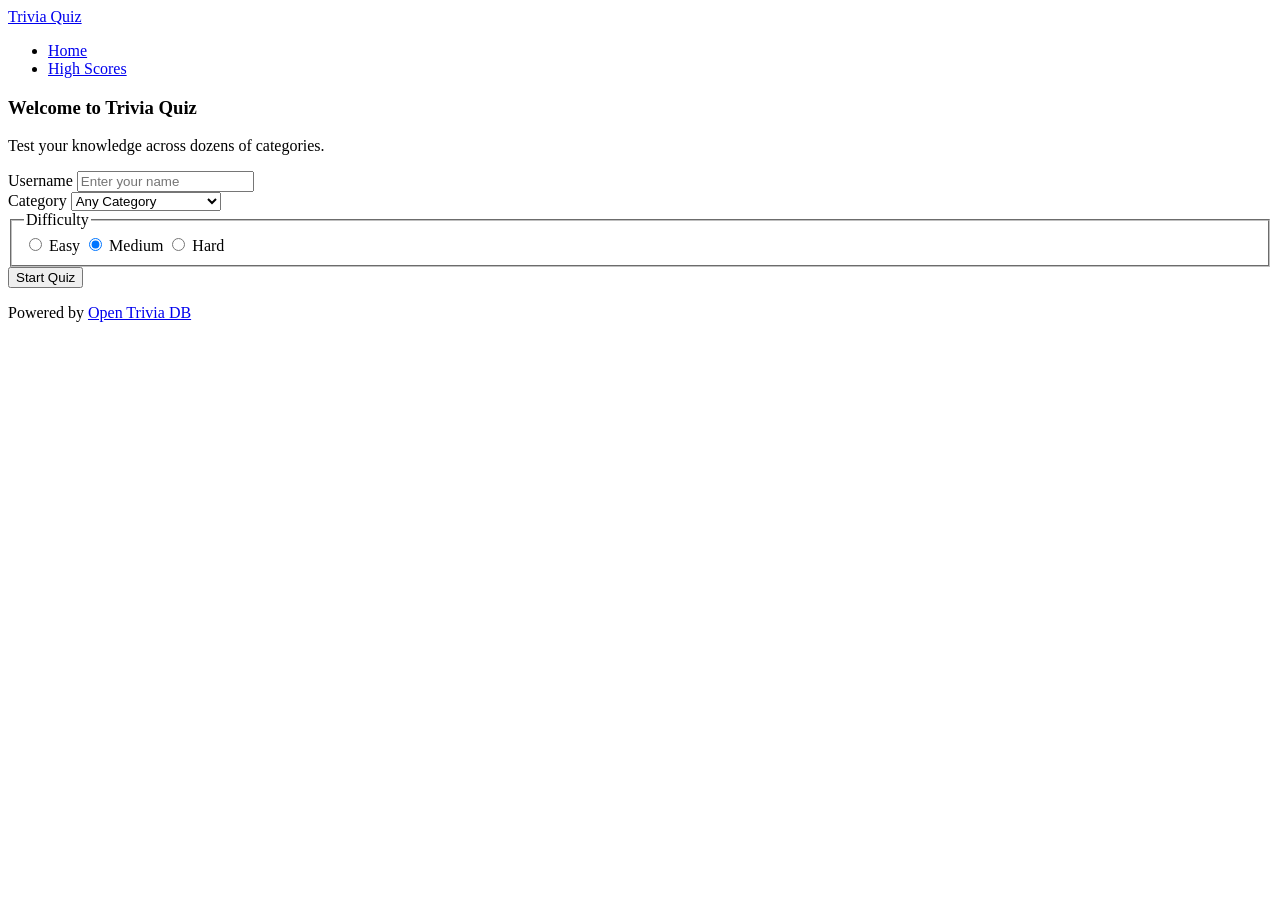
==== index.html @ 8973478d "feat: add index.html with semantic structure and settings form" ====
<!DOCTYPE html>
<html lang="en">
<head>
  <meta charset="UTF-8">
  <meta name="viewport" content="width=device-width, initial-scale=1.0">
  <title>Trivia Quiz</title>
  <link rel="stylesheet" href="css/style.css">
</head>
<body>

  <header class="header">
    <nav class="nav">
      <a href="index.html" class="nav__logo">Trivia Quiz</a>
      <ul class="nav__links">
        <li><a href="index.html" class="nav__link nav__link--active">Home</a></li>
        <li><a href="results.html" class="nav__link">High Scores</a></li>
      </ul>
    </nav>
  </header>

  <main class="main">
    <section class="home">
      <article class="home__card">
        <h1 class="home__title">Welcome to Trivia Quiz</h1>
        <p class="home__subtitle">Test your knowledge across dozens of categories.</p>

        <form id="settings-form" class="form" novalidate>

          <div class="form__group">
            <label for="username" class="form__label">Username</label>
            <input
              type="text"
              id="username"
              name="username"
              class="form__input"
              placeholder="Enter your name"
              required
              minlength="2"
              maxlength="20"
              autocomplete="off"
            >
            <span class="form__error" id="username-error"></span>
          </div>

          <div class="form__group">
            <label for="category" class="form__label">Category</label>
            <select id="category" name="category" class="form__select">
              <option value="0">Any Category</option>
              <option value="9">General Knowledge</option>
              <option value="10">Entertainment: Books</option>
              <option value="11">Entertainment: Film</option>
              <option value="12">Entertainment: Music</option>
              <option value="17">Science &amp; Nature</option>
              <option value="18">Science: Computers</option>
              <option value="21">Sports</option>
              <option value="22">Geography</option>
              <option value="23">History</option>
              <option value="25">Art</option>
            </select>
          </div>

          <fieldset class="form__fieldset">
            <legend class="form__legend">Difficulty</legend>
            <div class="form__radio-group">
              <label class="form__radio-label">
                <input type="radio" name="difficulty" value="easy" class="form__radio">
                Easy
              </label>
              <label class="form__radio-label">
                <input type="radio" name="difficulty" value="medium" class="form__radio" checked>
                Medium
              </label>
              <label class="form__radio-label">
                <input type="radio" name="difficulty" value="hard" class="form__radio">
                Hard
              </label>
            </div>
          </fieldset>

          <button type="submit" class="btn btn--primary">Start Quiz</button>
        </form>
      </article>
    </section>
  </main>

  <footer class="footer">
    <p class="footer__text">Powered by <a href="https://opentdb.com" target="_blank" rel="noopener" class="footer__link">Open Trivia DB</a></p>
  </footer>

  <script type="module" src="js/main.js"></script>
</body>
</html>
---- css/style.css ----
/* ===== custom properties ===== */
:root {
  /* colour palette, spacing, typography */
}

/* ===== reset ===== */

/* ===== base typography ===== */

/* ===== header ===== */

/* ===== nav — Flexbox ===== */

/* ===== home / settings form ===== */

/* ===== quiz card — CSS Grid ===== */

/* ===== answer buttons — Flexbox ===== */

/* ===== progress bar ===== */

/* ===== timer ===== */

/* ===== results — CSS Grid ===== */

/* ===== loading & error states ===== */

/* ===== footer ===== */

/* ===== responsive ===== */
@media (max-width: 600px) {
  /* mobile */
}

@media (min-width: 1024px) {
  /* desktop */
}
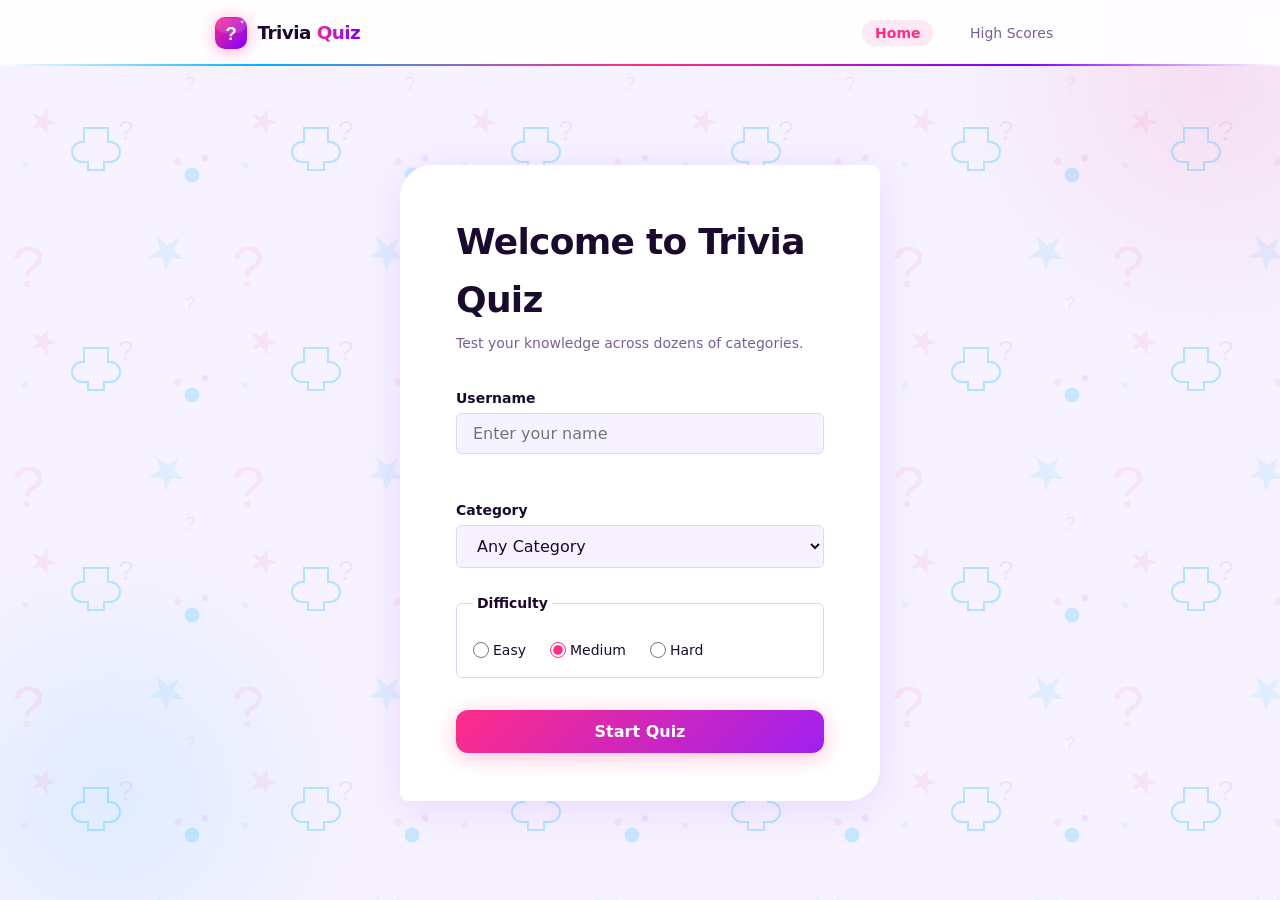
==== commit f9d10536: "feat: enhance UI with animated SVG logo and improved color scheme" ====
--- a/index.html
+++ b/index.html
@@ -10,7 +10,21 @@
 
   <header class="header">
     <nav class="nav">
-      <a href="index.html" class="nav__logo">Trivia Quiz</a>
+      <a href="index.html" class="nav__logo">
+        <svg class="nav__logo-icon" width="34" height="34" viewBox="0 0 34 34" fill="none" xmlns="http://www.w3.org/2000/svg" aria-hidden="true">
+          <defs>
+            <linearGradient id="logoGrad" x1="0" y1="0" x2="34" y2="34" gradientUnits="userSpaceOnUse">
+              <stop offset="0%" stop-color="#ff2d87"/>
+              <stop offset="100%" stop-color="#7c00ff"/>
+            </linearGradient>
+          </defs>
+          <rect x="1" y="1" width="32" height="32" rx="10" fill="url(#logoGrad)"/>
+          <rect x="2" y="2" width="30" height="15" rx="9" fill="rgba(255,255,255,0.13)"/>
+          <text x="17" y="23.5" text-anchor="middle" font-size="19" font-weight="900" fill="white" font-family="-apple-system,'Segoe UI',sans-serif">?</text>
+          <path d="M27.5 5.2 L28.1 3.5 L28.7 5.2 L30.5 5.8 L28.7 6.4 L28.1 8.1 L27.5 6.4 L25.7 5.8Z" fill="rgba(255,255,255,0.75)"/>
+        </svg>
+        <span class="nav__logo-wordmark">Trivia<span class="nav__logo-accent"> Quiz</span></span>
+      </a>
       <ul class="nav__links">
         <li><a href="index.html" class="nav__link nav__link--active">Home</a></li>
         <li><a href="results.html" class="nav__link">High Scores</a></li>
@@ -83,10 +97,6 @@
     </section>
   </main>
 
-  <footer class="footer">
-    <p class="footer__text">Powered by <a href="https://opentdb.com" target="_blank" rel="noopener" class="footer__link">Open Trivia DB</a></p>
-  </footer>
-
   <script type="module" src="js/main.js"></script>
 </body>
 </html>
--- a/css/style.css
+++ b/css/style.css
@@ -1,37 +1,751 @@
-/* ===== custom properties ===== */
 :root {
-  /* colour palette, spacing, typography */
-}
-
-/* ===== reset ===== */
-
-/* ===== base typography ===== */
-
-/* ===== header ===== */
-
-/* ===== nav — Flexbox ===== */
-
-/* ===== home / settings form ===== */
-
-/* ===== quiz card — CSS Grid ===== */
-
-/* ===== answer buttons — Flexbox ===== */
-
-/* ===== progress bar ===== */
-
-/* ===== timer ===== */
-
-/* ===== results — CSS Grid ===== */
-
-/* ===== loading & error states ===== */
-
-/* ===== footer ===== */
-
-/* ===== responsive ===== */
+  --clr-primary: #ff2d87;
+  --clr-primary-dark: #d4006a;
+  --clr-primary-light: rgba(255, 45, 135, 0.10);
+  --clr-accent: #00b4ff;
+  --clr-accent-2: #7c00ff;
+  --clr-correct: #00c46a;
+  --clr-correct-bg: rgba(0, 196, 106, 0.10);
+  --clr-correct-text: #006b38;
+  --clr-wrong: #ff3131;
+  --clr-wrong-bg: rgba(255, 49, 49, 0.10);
+  --clr-wrong-text: #c00000;
+  --clr-bg: #f6f2ff;
+  --clr-surface: #ffffff;
+  --clr-surface-2: #faf7ff;
+  --clr-text: #1a0a2e;
+  --clr-text-muted: #7a6090;
+  --clr-border: #e2d4f8;
+
+  --radius-sm: 6px;
+  --radius-md: 12px;
+  --radius-lg: 20px;
+
+  --shadow-card: 0 8px 40px rgba(124, 0, 255, 0.10);
+  --glow-primary: 0 4px 20px rgba(255, 45, 135, 0.30);
+  --glow-accent: 0 4px 20px rgba(0, 180, 255, 0.25);
+
+  --font-base: 'Segoe UI', system-ui, sans-serif;
+  --font-size-base: 1rem;
+  --font-size-sm: 0.875rem;
+  --font-size-lg: 1.25rem;
+  --font-size-xl: 1.75rem;
+  --font-size-2xl: 2.25rem;
+
+  --space-xs: 0.25rem;
+  --space-sm: 0.5rem;
+  --space-md: 1rem;
+  --space-lg: 1.5rem;
+  --space-xl: 2rem;
+  --space-2xl: 3rem;
+
+  --transition: 150ms ease;
+}
+
+*,
+*::before,
+*::after {
+  box-sizing: border-box;
+  margin: 0;
+  padding: 0;
+}
+
+html {
+  font-size: 16px;
+  scroll-behavior: smooth;
+}
+
+body {
+  font-family: var(--font-base);
+  font-size: var(--font-size-base);
+  color: var(--clr-text);
+  background-color: var(--clr-bg);
+  background-image: url('../assets/bg-pattern.svg');
+  background-size: 220px 220px;
+  min-height: 100vh;
+  display: flex;
+  flex-direction: column;
+  line-height: 1.6;
+  position: relative;
+  overflow-x: hidden;
+}
+
+body::before {
+  content: '';
+  position: fixed;
+  top: -20%;
+  right: -15%;
+  width: 520px;
+  height: 520px;
+  border-radius: 50%;
+  background: radial-gradient(circle, rgba(255, 45, 135, 0.10) 0%, transparent 70%);
+  pointer-events: none;
+  z-index: 0;
+}
+
+body::after {
+  content: '';
+  position: fixed;
+  bottom: -15%;
+  left: -10%;
+  width: 480px;
+  height: 480px;
+  border-radius: 50%;
+  background: radial-gradient(circle, rgba(0, 180, 255, 0.09) 0%, transparent 70%);
+  pointer-events: none;
+  z-index: 0;
+}
+
+@keyframes float {
+  0%, 100% { transform: translateY(0px); }
+  50%       { transform: translateY(-8px); }
+}
+
+@keyframes bounceIn {
+  0%   { opacity: 0; transform: scale(0.85) translateX(-8px); }
+  60%  { transform: scale(1.03) translateX(3px); }
+  100% { opacity: 1; transform: scale(1) translateX(0); }
+}
+
+@keyframes pulseRing {
+  0%, 100% { box-shadow: 0 0 0 0 rgba(255, 49, 49, 0.4); }
+  50%       { box-shadow: 0 0 0 6px rgba(255, 49, 49, 0); }
+}
+
+img {
+  display: block;
+  max-width: 100%;
+}
+
+a {
+  color: inherit;
+  text-decoration: none;
+}
+
+ul {
+  list-style: none;
+}
+
+button {
+  font-family: inherit;
+  cursor: pointer;
+  border: none;
+  background: none;
+}
+
+input,
+select,
+textarea {
+  font-family: inherit;
+  font-size: inherit;
+}
+
+.header {
+  background: rgba(255, 255, 255, 0.88);
+  backdrop-filter: blur(16px);
+  -webkit-backdrop-filter: blur(16px);
+  border-bottom: none;
+  position: sticky;
+  top: 0;
+  z-index: 100;
+}
+
+.header::after {
+  content: '';
+  position: absolute;
+  bottom: 0;
+  left: 0;
+  right: 0;
+  height: 2px;
+  background: linear-gradient(90deg, transparent, var(--clr-accent) 20%, var(--clr-primary) 50%, var(--clr-accent-2) 80%, transparent);
+}
+
+.nav {
+  max-width: 900px;
+  margin: 0 auto;
+  padding: var(--space-md) var(--space-lg);
+  display: flex;
+  align-items: center;
+  justify-content: space-between;
+  gap: var(--space-md);
+}
+
+.nav__logo {
+  display: flex;
+  align-items: center;
+  gap: 0.6rem;
+}
+
+.nav__logo-icon {
+  flex-shrink: 0;
+  filter: drop-shadow(0 2px 8px rgba(255, 45, 135, 0.40));
+  transition: transform 220ms cubic-bezier(0.34, 1.56, 0.64, 1), filter var(--transition);
+}
+
+.nav__logo:hover .nav__logo-icon {
+  transform: rotate(-10deg) scale(1.08);
+  filter: drop-shadow(0 4px 14px rgba(255, 45, 135, 0.60));
+}
+
+.nav__logo-wordmark {
+  font-size: 1.15rem;
+  font-weight: 800;
+  letter-spacing: -0.03em;
+  color: var(--clr-text);
+  line-height: 1;
+}
+
+.nav__logo-accent {
+  background: linear-gradient(90deg, var(--clr-primary), var(--clr-accent-2));
+  -webkit-background-clip: text;
+  -webkit-text-fill-color: transparent;
+  background-clip: text;
+}
+
+.nav__links {
+  display: flex;
+  align-items: center;
+  gap: var(--space-lg);
+}
+
+.nav__link {
+  font-size: var(--font-size-sm);
+  font-weight: 500;
+  color: var(--clr-text-muted);
+  padding: 0.3rem 0.8rem;
+  border-radius: 999px;
+  transition: color var(--transition), background-color var(--transition);
+}
+
+.nav__link:hover {
+  color: var(--clr-primary);
+  background-color: var(--clr-primary-light);
+}
+
+.nav__link--active {
+  color: var(--clr-primary);
+  background: var(--clr-primary-light);
+  font-weight: 600;
+}
+
+.main {
+  flex: 1;
+  display: flex;
+  align-items: center;
+  justify-content: center;
+  padding: var(--space-2xl) var(--space-lg);
+}
+
+.home {
+  width: 100%;
+  max-width: 480px;
+}
+
+.home__card {
+  background: var(--clr-surface);
+  border-radius: 2rem 0.5rem 2rem 0.5rem;
+  padding: var(--space-2xl);
+  box-shadow: var(--shadow-card);
+  position: relative;
+  overflow: hidden;
+  animation: float 5s ease-in-out infinite;
+  z-index: 1;
+}
+
+.home__title {
+  font-size: var(--font-size-xl);
+  font-weight: 700;
+  color: var(--clr-text);
+  margin-bottom: var(--space-xs);
+  letter-spacing: -0.02em;
+}
+
+.home__subtitle {
+  font-size: var(--font-size-sm);
+  color: var(--clr-text-muted);
+  margin-bottom: var(--space-xl);
+}
+
+.form {
+  display: flex;
+  flex-direction: column;
+  gap: var(--space-lg);
+}
+
+.form__group {
+  display: flex;
+  flex-direction: column;
+  gap: var(--space-xs);
+}
+
+.form__label,
+.form__legend {
+  font-size: var(--font-size-sm);
+  font-weight: 600;
+  color: var(--clr-text);
+}
+
+.form__input,
+.form__select {
+  padding: 0.625rem var(--space-md);
+  border: 1.5px solid var(--clr-border);
+  border-radius: var(--radius-sm);
+  background: var(--clr-bg);
+  color: var(--clr-text);
+  transition: border-color var(--transition), box-shadow var(--transition);
+  outline: none;
+}
+
+.form__input:focus,
+.form__select:focus {
+  border-color: var(--clr-accent);
+  box-shadow: 0 0 0 3px rgba(0, 212, 255, 0.15);
+}
+
+.form__input--error {
+  border-color: var(--clr-wrong);
+}
+
+.form__error {
+  font-size: var(--font-size-sm);
+  color: var(--clr-wrong);
+  min-height: 1.2em;
+}
+
+.form__fieldset {
+  border: 1.5px solid var(--clr-border);
+  border-radius: var(--radius-sm);
+  padding: var(--space-md);
+}
+
+.form__legend {
+  padding: 0 var(--space-xs);
+}
+
+.form__radio-group {
+  display: flex;
+  gap: var(--space-lg);
+  margin-top: var(--space-sm);
+}
+
+.form__radio-label {
+  display: flex;
+  align-items: center;
+  gap: var(--space-xs);
+  font-size: var(--font-size-sm);
+  cursor: pointer;
+}
+
+.form__radio {
+  accent-color: var(--clr-primary);
+  width: 16px;
+  height: 16px;
+}
+
+.btn {
+  display: inline-flex;
+  align-items: center;
+  justify-content: center;
+  padding: 0.75rem var(--space-xl);
+  border-radius: var(--radius-md);
+  font-size: var(--font-size-base);
+  font-weight: 600;
+  transition: background-color var(--transition), transform var(--transition), box-shadow var(--transition);
+}
+
+.btn--primary {
+  background: linear-gradient(135deg, var(--clr-primary), #a020f0);
+  color: #fff;
+  width: 100%;
+  margin-top: var(--space-sm);
+  box-shadow: var(--glow-primary);
+}
+
+.btn--primary:hover {
+  background: linear-gradient(135deg, #ff5aa8, #bf40ff);
+  transform: translateY(-1px);
+  box-shadow: 0 6px 28px rgba(255, 45, 135, 0.55);
+}
+
+.btn--primary:active {
+  transform: translateY(0);
+}
+
+.btn--secondary {
+  background-color: var(--clr-surface-2);
+  color: var(--clr-accent);
+  border: 1.5px solid var(--clr-border);
+}
+
+.btn--secondary:hover {
+  border-color: var(--clr-accent);
+  background-color: rgba(0, 212, 255, 0.08);
+}
+
+
+.quiz {
+  width: 100%;
+  max-width: 680px;
+}
+
+.quiz__card {
+  display: grid;
+  grid-template-rows: auto auto auto 1fr;
+  gap: var(--space-lg);
+  background: var(--clr-surface);
+  border-radius: 0.5rem 2rem 0.5rem 2rem;
+  padding: var(--space-xl);
+  box-shadow: var(--shadow-card);
+  position: relative;
+  overflow: hidden;
+  animation: fadeSlideIn 280ms cubic-bezier(0.34, 1.56, 0.64, 1) both;
+  z-index: 1;
+}
+
+.quiz__card::before {
+  content: '';
+  position: absolute;
+  top: -40px;
+  left: -40px;
+  width: 140px;
+  height: 140px;
+  border-radius: 50%;
+  background: radial-gradient(circle, rgba(0, 180, 255, 0.18) 0%, transparent 70%);
+  pointer-events: none;
+}
+
+@keyframes fadeSlideIn {
+  from { opacity: 0; transform: translateY(16px) scale(0.97); }
+  to   { opacity: 1; transform: translateY(0) scale(1); }
+}
+
+.quiz__header {
+  display: flex;
+  align-items: center;
+  justify-content: space-between;
+  gap: var(--space-md);
+}
+
+.quiz__stats {
+  display: flex;
+  align-items: center;
+  justify-content: space-between;
+}
+
+.quiz__score {
+  font-size: var(--font-size-sm);
+  font-weight: 700;
+  color: var(--clr-accent);
+}
+
+.quiz__timer {
+  font-size: var(--font-size-sm);
+  font-weight: 700;
+  color: var(--clr-text-muted);
+  width: 28px;
+  height: 28px;
+  display: flex;
+  align-items: center;
+  justify-content: center;
+  border-radius: 50%;
+  border: 2px solid var(--clr-border);
+  transition: color var(--transition), border-color var(--transition);
+}
+
+.quiz__timer--low {
+  color: var(--clr-wrong);
+  border-color: var(--clr-wrong);
+  animation: pulseRing 800ms ease-in-out infinite;
+}
+
+.quiz__meta {
+  font-size: var(--font-size-sm);
+  color: var(--clr-text-muted);
+  text-transform: capitalize;
+}
+
+.quiz__question {
+  font-size: var(--font-size-lg);
+  font-weight: 600;
+  line-height: 1.4;
+  color: var(--clr-text);
+}
+
+.answers {
+  display: flex;
+  flex-direction: column;
+  gap: var(--space-sm);
+}
+
+.answers__btn {
+  display: flex;
+  align-items: center;
+  padding: 0.75rem var(--space-lg);
+  border: 1.5px solid var(--clr-border);
+  border-radius: 50px;
+  background: var(--clr-surface-2);
+  color: var(--clr-text);
+  font-size: var(--font-size-base);
+  font-weight: 500;
+  text-align: left;
+  transition: border-color var(--transition), background-color var(--transition), transform 200ms cubic-bezier(0.34, 1.56, 0.64, 1), box-shadow var(--transition);
+  cursor: pointer;
+  animation: bounceIn 300ms cubic-bezier(0.34, 1.56, 0.64, 1) both;
+}
+
+.answers__btn:nth-child(1) { animation-delay: 0ms; }
+.answers__btn:nth-child(2) { animation-delay: 70ms; }
+.answers__btn:nth-child(3) { animation-delay: 140ms; }
+.answers__btn:nth-child(4) { animation-delay: 210ms; }
+
+.answers__btn:hover:not(:disabled) {
+  border-color: var(--clr-accent);
+  background: rgba(0, 180, 255, 0.07);
+  transform: translateX(6px) scale(1.01);
+  box-shadow: var(--glow-accent);
+}
+
+.answers__btn:disabled {
+  cursor: default;
+}
+
+.answers__btn--correct {
+  border-color: var(--clr-correct);
+  background: var(--clr-correct-bg);
+  color: var(--clr-correct-text);
+}
+
+.answers__btn--wrong {
+  border-color: var(--clr-wrong);
+  background: var(--clr-wrong-bg);
+  color: var(--clr-wrong-text);
+}
+
+.progress {
+  display: flex;
+  flex-direction: column;
+  gap: var(--space-xs);
+  flex: 1;
+}
+
+.progress__track {
+  height: 6px;
+  background: var(--clr-border);
+  border-radius: 999px;
+  overflow: hidden;
+}
+
+.progress__bar {
+  height: 100%;
+  background: linear-gradient(90deg, var(--clr-accent), var(--clr-primary));
+  border-radius: 999px;
+  transition: width 300ms ease;
+}
+
+.progress__label {
+  font-size: var(--font-size-sm);
+  color: var(--clr-text-muted);
+}
+
+.results {
+  width: 100%;
+  max-width: 520px;
+}
+
+.results__card {
+  display: grid;
+  gap: var(--space-lg);
+  background: var(--clr-surface);
+  border-radius: 2rem 0.5rem 2rem 0.5rem;
+  padding: var(--space-2xl);
+  box-shadow: var(--shadow-card);
+  text-align: center;
+  position: relative;
+  overflow: hidden;
+  animation: fadeSlideIn 320ms cubic-bezier(0.34, 1.56, 0.64, 1) both;
+  z-index: 1;
+}
+
+.results__title {
+  font-size: var(--font-size-xl);
+  font-weight: 700;
+  color: var(--clr-text);
+}
+
+.results__username {
+  font-size: var(--font-size-base);
+  color: var(--clr-text-muted);
+}
+
+.results__score {
+  font-size: var(--font-size-2xl);
+  font-weight: 700;
+  background: linear-gradient(135deg, var(--clr-accent), var(--clr-primary));
+  -webkit-background-clip: text;
+  -webkit-text-fill-color: transparent;
+  background-clip: text;
+}
+
+.results__highscore {
+  font-size: var(--font-size-sm);
+  color: var(--clr-text-muted);
+}
+
+.results__actions {
+  display: flex;
+  gap: var(--space-md);
+  justify-content: center;
+}
+
+.spinner {
+  display: flex;
+  align-items: center;
+  justify-content: center;
+  padding: var(--space-2xl);
+}
+
+.spinner__circle {
+  width: 48px;
+  height: 48px;
+  border: 4px solid var(--clr-border);
+  border-top-color: var(--clr-primary);
+  border-radius: 50%;
+  animation: spin 0.7s linear infinite;
+}
+
+@keyframes spin {
+  to { transform: rotate(360deg); }
+}
+
+.error-msg {
+  text-align: center;
+  padding: var(--space-xl);
+  color: var(--clr-wrong);
+  font-weight: 500;
+}
+
 @media (max-width: 600px) {
-  /* mobile */
+  body::before {
+    width: 280px;
+    height: 280px;
+    top: -8%;
+    right: -18%;
+  }
+
+  body::after {
+    width: 260px;
+    height: 260px;
+    bottom: -8%;
+    left: -18%;
+  }
+
+  .nav {
+    padding: var(--space-sm) var(--space-md);
+  }
+
+  .nav__links {
+    gap: var(--space-md);
+  }
+
+  .main {
+    padding: var(--space-md) var(--space-sm);
+    align-items: flex-start;
+  }
+
+  .home {
+    max-width: 100%;
+  }
+
+  .home__card {
+    padding: var(--space-xl) var(--space-lg);
+    border-radius: 1.25rem;
+    animation: none;
+  }
+
+  .home__title {
+    font-size: var(--font-size-lg);
+  }
+
+  .form__radio-group {
+    flex-direction: column;
+    gap: var(--space-sm);
+  }
+
+  .quiz {
+    max-width: 100%;
+  }
+
+  .quiz__card {
+    padding: var(--space-lg);
+    gap: var(--space-md);
+    border-radius: 1.25rem;
+  }
+
+  .quiz__question {
+    font-size: var(--font-size-base);
+  }
+
+  .progress__track {
+    height: 8px;
+  }
+
+  .answers__btn {
+    padding: 0.875rem var(--space-md);
+    border-radius: 0.625rem;
+    border: none;
+    border-left: 3px solid var(--clr-accent);
+    background: var(--clr-surface);
+  }
+
+  .answers__btn:hover:not(:disabled) {
+    transform: none;
+  }
+
+  .answers__btn--correct {
+    border-left-color: var(--clr-correct);
+  }
+
+  .answers__btn--wrong {
+    border-left-color: var(--clr-wrong);
+  }
+
+  .results {
+    max-width: 100%;
+  }
+
+  .results__card {
+    padding: var(--space-xl) var(--space-lg);
+    border-radius: 1.25rem;
+  }
+
+  .results__score {
+    font-size: 3rem;
+  }
+
+  .results__actions {
+    flex-direction: column;
+  }
 }
 
 @media (min-width: 1024px) {
-  /* desktop */
-}
+  .home__card {
+    padding: var(--space-2xl) 3.5rem;
+  }
+
+  .home__title {
+    font-size: var(--font-size-2xl);
+  }
+
+  .quiz__card {
+    padding: var(--space-2xl);
+  }
+
+  .quiz__question {
+    font-size: var(--font-size-xl);
+  }
+
+  .answers {
+    display: grid;
+    grid-template-columns: 1fr 1fr;
+  }
+}
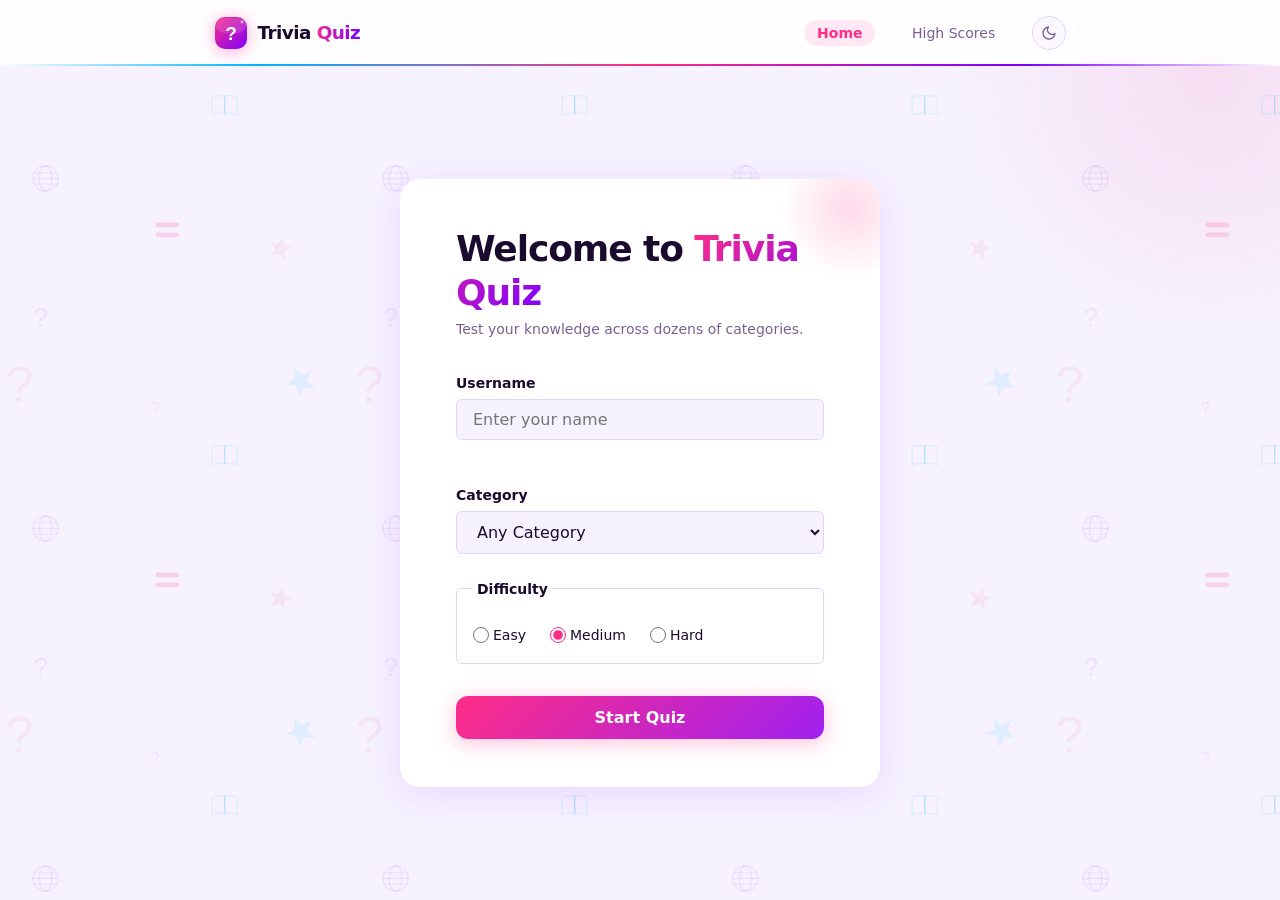
==== commit 7d19368d: "feat: add dark theme toggle and improve UI animations" ====
--- a/index.html
+++ b/index.html
@@ -7,6 +7,7 @@
   <link rel="stylesheet" href="css/style.css">
 </head>
 <body>
+<script>if(localStorage.getItem('theme')==='dark')document.body.classList.add('theme-dark');</script>
 
   <header class="header">
     <nav class="nav">
@@ -28,6 +29,12 @@
       <ul class="nav__links">
         <li><a href="index.html" class="nav__link nav__link--active">Home</a></li>
         <li><a href="results.html" class="nav__link">High Scores</a></li>
+        <li>
+          <button id="theme-toggle" class="theme-toggle" aria-label="Switch to dark mode">
+            <svg class="theme-toggle__icon theme-toggle__icon--moon" width="16" height="16" viewBox="0 0 24 24" fill="none" stroke="currentColor" stroke-width="2" stroke-linecap="round" stroke-linejoin="round" aria-hidden="true"><path d="M21 12.79A9 9 0 1 1 11.21 3 7 7 0 0 0 21 12.79z"/></svg>
+            <svg class="theme-toggle__icon theme-toggle__icon--sun" width="16" height="16" viewBox="0 0 24 24" fill="none" stroke="currentColor" stroke-width="2" stroke-linecap="round" stroke-linejoin="round" aria-hidden="true"><circle cx="12" cy="12" r="5"/><line x1="12" y1="1" x2="12" y2="3"/><line x1="12" y1="21" x2="12" y2="23"/><line x1="4.22" y1="4.22" x2="5.64" y2="5.64"/><line x1="18.36" y1="18.36" x2="19.78" y2="19.78"/><line x1="1" y1="12" x2="3" y2="12"/><line x1="21" y1="12" x2="23" y2="12"/><line x1="4.22" y1="19.78" x2="5.64" y2="18.36"/><line x1="18.36" y1="5.64" x2="19.78" y2="4.22"/></svg>
+          </button>
+        </li>
       </ul>
     </nav>
   </header>
@@ -35,7 +42,7 @@
   <main class="main">
     <section class="home">
       <article class="home__card">
-        <h1 class="home__title">Welcome to Trivia Quiz</h1>
+        <h1 class="home__title">Welcome to <span class="home__title-accent">Trivia Quiz</span></h1>
         <p class="home__subtitle">Test your knowledge across dozens of categories.</p>
 
         <form id="settings-form" class="form" novalidate>
@@ -98,5 +105,6 @@
   </main>
 
   <script type="module" src="js/main.js"></script>
+  <script type="module" src="js/theme.js"></script>
 </body>
 </html>
--- a/css/style.css
+++ b/css/style.css
@@ -1,3 +1,7 @@
+/* ==============================================
+   DESIGN TOKENS
+   ============================================== */
+
 :root {
   --clr-primary: #ff2d87;
   --clr-primary-dark: #d4006a;
@@ -39,8 +43,15 @@
   --space-xl: 2rem;
   --space-2xl: 3rem;
 
-  --transition: 150ms ease;
-}
+  --ease-out: cubic-bezier(0.23, 1, 0.32, 1);
+  --ease-in-out: cubic-bezier(0.77, 0, 0.175, 1);
+  --transition: 150ms var(--ease-out);
+}
+
+
+/* ==============================================
+   RESET
+   ============================================== */
 
 *,
 *::before,
@@ -55,13 +66,18 @@
   scroll-behavior: smooth;
 }
 
+
+/* ==============================================
+   BASE — BODY & BACKGROUND BLOBS
+   ============================================== */
+
 body {
   font-family: var(--font-base);
   font-size: var(--font-size-base);
   color: var(--clr-text);
   background-color: var(--clr-bg);
   background-image: url('../assets/bg-pattern.svg');
-  background-size: 220px 220px;
+  background-size: 350px 350px;
   min-height: 100vh;
   display: flex;
   flex-direction: column;
@@ -83,18 +99,10 @@
   z-index: 0;
 }
 
-body::after {
-  content: '';
-  position: fixed;
-  bottom: -15%;
-  left: -10%;
-  width: 480px;
-  height: 480px;
-  border-radius: 50%;
-  background: radial-gradient(circle, rgba(0, 180, 255, 0.09) 0%, transparent 70%);
-  pointer-events: none;
-  z-index: 0;
-}
+
+/* ==============================================
+   ANIMATIONS
+   ============================================== */
 
 @keyframes float {
   0%, 100% { transform: translateY(0px); }
@@ -102,8 +110,8 @@
 }
 
 @keyframes bounceIn {
-  0%   { opacity: 0; transform: scale(0.85) translateX(-8px); }
-  60%  { transform: scale(1.03) translateX(3px); }
+  0%   { opacity: 0; transform: scale(0.92) translateX(-8px); }
+  60%  { transform: scale(1.02) translateX(3px); }
   100% { opacity: 1; transform: scale(1) translateX(0); }
 }
 
@@ -111,6 +119,20 @@
   0%, 100% { box-shadow: 0 0 0 0 rgba(255, 49, 49, 0.4); }
   50%       { box-shadow: 0 0 0 6px rgba(255, 49, 49, 0); }
 }
+
+@keyframes fadeSlideIn {
+  from { opacity: 0; transform: translateY(16px) scale(0.97); }
+  to   { opacity: 1; transform: translateY(0) scale(1); }
+}
+
+@keyframes spin {
+  to { transform: rotate(360deg); }
+}
+
+
+/* ==============================================
+   ELEMENT DEFAULTS
+   ============================================== */
 
 img {
   display: block;
@@ -140,11 +162,13 @@
   font-size: inherit;
 }
 
+
+/* ==============================================
+   HEADER & NAVIGATION
+   ============================================== */
+
 .header {
   background: rgba(255, 255, 255, 0.88);
-  backdrop-filter: blur(16px);
-  -webkit-backdrop-filter: blur(16px);
-  border-bottom: none;
   position: sticky;
   top: 0;
   z-index: 100;
@@ -177,13 +201,11 @@
 }
 
 .nav__logo-icon {
-  flex-shrink: 0;
   filter: drop-shadow(0 2px 8px rgba(255, 45, 135, 0.40));
   transition: transform 220ms cubic-bezier(0.34, 1.56, 0.64, 1), filter var(--transition);
 }
 
 .nav__logo:hover .nav__logo-icon {
-  transform: rotate(-10deg) scale(1.08);
   filter: drop-shadow(0 4px 14px rgba(255, 45, 135, 0.60));
 }
 
@@ -192,7 +214,6 @@
   font-weight: 800;
   letter-spacing: -0.03em;
   color: var(--clr-text);
-  line-height: 1;
 }
 
 .nav__logo-accent {
@@ -228,6 +249,11 @@
   font-weight: 600;
 }
 
+
+/* ==============================================
+   LAYOUT
+   ============================================== */
+
 .main {
   flex: 1;
   display: flex;
@@ -235,6 +261,11 @@
   justify-content: center;
   padding: var(--space-2xl) var(--space-lg);
 }
+
+
+/* ==============================================
+   HOME PAGE
+   ============================================== */
 
 .home {
   width: 100%;
@@ -243,21 +274,40 @@
 
 .home__card {
   background: var(--clr-surface);
-  border-radius: 2rem 0.5rem 2rem 0.5rem;
+  border-radius: var(--radius-lg);
   padding: var(--space-2xl);
   box-shadow: var(--shadow-card);
   position: relative;
   overflow: hidden;
-  animation: float 5s ease-in-out infinite;
-  z-index: 1;
+  animation: fadeSlideIn 350ms var(--ease-out) both;
+}
+
+.home__card::before {
+  content: '';
+  position: absolute;
+  top: -40px;
+  right: -40px;
+  width: 140px;
+  height: 140px;
+  border-radius: 50%;
+  background: radial-gradient(circle, rgba(255, 45, 135, 0.18) 0%, transparent 70%);
+  pointer-events: none;
 }
 
 .home__title {
   font-size: var(--font-size-xl);
-  font-weight: 700;
+  font-weight: 800;
   color: var(--clr-text);
   margin-bottom: var(--space-xs);
-  letter-spacing: -0.02em;
+  letter-spacing: -0.03em;
+  line-height: 1.2;
+}
+
+.home__title-accent {
+  background: linear-gradient(135deg, var(--clr-primary), var(--clr-accent-2));
+  -webkit-background-clip: text;
+  -webkit-text-fill-color: transparent;
+  background-clip: text;
 }
 
 .home__subtitle {
@@ -265,6 +315,11 @@
   color: var(--clr-text-muted);
   margin-bottom: var(--space-xl);
 }
+
+
+/* ==============================================
+   FORM
+   ============================================== */
 
 .form {
   display: flex;
@@ -305,8 +360,7 @@
 .form__input--error {
   border-color: var(--clr-wrong);
 }
-
-.form__error {
+.form__error { 
   font-size: var(--font-size-sm);
   color: var(--clr-wrong);
   min-height: 1.2em;
@@ -342,10 +396,12 @@
   height: 16px;
 }
 
+
+/* ==============================================
+   BUTTONS
+   ============================================== */
+
 .btn {
-  display: inline-flex;
-  align-items: center;
-  justify-content: center;
   padding: 0.75rem var(--space-xl);
   border-radius: var(--radius-md);
   font-size: var(--font-size-base);
@@ -363,12 +419,11 @@
 
 .btn--primary:hover {
   background: linear-gradient(135deg, #ff5aa8, #bf40ff);
-  transform: translateY(-1px);
   box-shadow: 0 6px 28px rgba(255, 45, 135, 0.55);
 }
 
 .btn--primary:active {
-  transform: translateY(0);
+  transform: scale(0.97);
 }
 
 .btn--secondary {
@@ -382,6 +437,14 @@
   background-color: rgba(0, 212, 255, 0.08);
 }
 
+.btn--secondary:active {
+  transform: scale(0.97);
+}
+
+
+/* ==============================================
+   QUIZ PAGE
+   ============================================== */
 
 .quiz {
   width: 100%;
@@ -393,7 +456,7 @@
   grid-template-rows: auto auto auto 1fr;
   gap: var(--space-lg);
   background: var(--clr-surface);
-  border-radius: 0.5rem 2rem 0.5rem 2rem;
+  border-radius: var(--radius-lg);
   padding: var(--space-xl);
   box-shadow: var(--shadow-card);
   position: relative;
@@ -414,11 +477,6 @@
   pointer-events: none;
 }
 
-@keyframes fadeSlideIn {
-  from { opacity: 0; transform: translateY(16px) scale(0.97); }
-  to   { opacity: 1; transform: translateY(0) scale(1); }
-}
-
 .quiz__header {
   display: flex;
   align-items: center;
@@ -471,15 +529,22 @@
   color: var(--clr-text);
 }
 
+
+/* ==============================================
+   ANSWER BUTTONS
+   ============================================== */
+
 .answers {
   display: flex;
   flex-direction: column;
   gap: var(--space-sm);
+  counter-reset: answer-counter;
 }
 
 .answers__btn {
   display: flex;
   align-items: center;
+  gap: 0.75rem;
   padding: 0.75rem var(--space-lg);
   border: 1.5px solid var(--clr-border);
   border-radius: 50px;
@@ -493,6 +558,23 @@
   animation: bounceIn 300ms cubic-bezier(0.34, 1.56, 0.64, 1) both;
 }
 
+.answers__btn::before {
+  content: counter(answer-counter, upper-alpha);
+  counter-increment: answer-counter;
+  display: inline-flex;
+  align-items: center;
+  justify-content: center;
+  min-width: 26px;
+  height: 26px;
+  border-radius: 50%;
+  background: var(--clr-border);
+  color: var(--clr-text-muted);
+  font-size: 0.7rem;
+  font-weight: 800;
+  flex-shrink: 0;
+  transition: background var(--transition), color var(--transition);
+}
+
 .answers__btn:nth-child(1) { animation-delay: 0ms; }
 .answers__btn:nth-child(2) { animation-delay: 70ms; }
 .answers__btn:nth-child(3) { animation-delay: 140ms; }
@@ -501,8 +583,11 @@
 .answers__btn:hover:not(:disabled) {
   border-color: var(--clr-accent);
   background: rgba(0, 180, 255, 0.07);
-  transform: translateX(6px) scale(1.01);
   box-shadow: var(--glow-accent);
+}
+
+.answers__btn:active:not(:disabled) {
+  transform: scale(0.97);
 }
 
 .answers__btn:disabled {
@@ -515,11 +600,26 @@
   color: var(--clr-correct-text);
 }
 
+.answers__btn--correct::before {
+  background: rgba(0, 196, 106, 0.2);
+  color: var(--clr-correct-text);
+}
+
 .answers__btn--wrong {
   border-color: var(--clr-wrong);
   background: var(--clr-wrong-bg);
   color: var(--clr-wrong-text);
 }
+
+.answers__btn--wrong::before {
+  background: rgba(255, 49, 49, 0.18);
+  color: var(--clr-wrong);
+}
+
+
+/* ==============================================
+   PROGRESS BAR
+   ============================================== */
 
 .progress {
   display: flex;
@@ -539,13 +639,18 @@
   height: 100%;
   background: linear-gradient(90deg, var(--clr-accent), var(--clr-primary));
   border-radius: 999px;
-  transition: width 300ms ease;
+  transition: width 300ms var(--ease-out);
 }
 
 .progress__label {
   font-size: var(--font-size-sm);
   color: var(--clr-text-muted);
 }
+
+
+/* ==============================================
+   RESULTS PAGE
+   ============================================== */
 
 .results {
   width: 100%;
@@ -556,7 +661,7 @@
   display: grid;
   gap: var(--space-lg);
   background: var(--clr-surface);
-  border-radius: 2rem 0.5rem 2rem 0.5rem;
+  border-radius: var(--radius-lg);
   padding: var(--space-2xl);
   box-shadow: var(--shadow-card);
   text-align: center;
@@ -566,6 +671,18 @@
   z-index: 1;
 }
 
+.results__card::before {
+  content: '';
+  position: absolute;
+  bottom: -40px;
+  right: -40px;
+  width: 140px;
+  height: 140px;
+  border-radius: 50%;
+  background: radial-gradient(circle, rgba(124, 0, 255, 0.15) 0%, transparent 70%);
+  pointer-events: none;
+}
+
 .results__title {
   font-size: var(--font-size-xl);
   font-weight: 700;
@@ -597,6 +714,363 @@
   justify-content: center;
 }
 
+
+/* ==============================================
+   LEADERBOARD
+   ============================================== */
+
+.leaderboard {
+  width: 100%;
+  margin-top: var(--space-lg);
+  background: var(--clr-surface);
+  border-radius: var(--radius-lg);
+  padding: var(--space-lg);
+  box-shadow: var(--shadow-card);
+  animation: fadeSlideIn 320ms cubic-bezier(0.34, 1.56, 0.64, 1) both;
+  animation-delay: 100ms;
+}
+
+.leaderboard__title {
+  font-size: var(--font-size-sm);
+  font-weight: 700;
+  color: var(--clr-text-muted);
+  text-transform: uppercase;
+  letter-spacing: 0.08em;
+  margin-bottom: var(--space-md);
+  text-align: center;
+}
+
+.leaderboard__list {
+  display: flex;
+  flex-direction: column;
+  gap: var(--space-xs);
+  list-style: none;
+}
+
+.leaderboard__item {
+  position: relative;
+  display: flex;
+  align-items: center;
+  gap: var(--space-md);
+  padding: 0.65rem var(--space-md);
+  background: var(--clr-surface-2);
+  border: 1.5px solid var(--clr-border);
+  border-radius: var(--radius-md);
+  transition: border-color var(--transition), background var(--transition);
+  cursor: default;
+  animation: fadeSlideIn 250ms var(--ease-out) both;
+}
+
+.leaderboard__item:hover {
+  background: var(--clr-surface);
+}
+
+.leaderboard__item:nth-child(1) { border-left: 3px solid #f5a623; }
+.leaderboard__item:nth-child(2) { border-left: 3px solid #a0aec0; }
+.leaderboard__item:nth-child(3) { border-left: 3px solid #c07840; }
+
+.leaderboard__item--you {
+  border-color: var(--clr-accent);
+  background: rgba(0, 180, 255, 0.05);
+}
+
+.leaderboard__rank {
+  width: 24px;
+  height: 24px;
+  border-radius: 50%;
+  display: flex;
+  align-items: center;
+  justify-content: center;
+  font-size: 0.7rem;
+  font-weight: 800;
+  flex-shrink: 0;
+  background: var(--clr-border);
+  color: var(--clr-text-muted);
+}
+
+.leaderboard__item:nth-child(1) .leaderboard__rank { background: #fef3c7; color: #92640a; }
+.leaderboard__item:nth-child(2) .leaderboard__rank { background: #f1f5f9; color: #64748b; }
+.leaderboard__item:nth-child(3) .leaderboard__rank { background: #fdf0e8; color: #92400e; }
+
+.leaderboard__item--you .leaderboard__rank {
+  background: var(--clr-accent);
+  color: #fff;
+}
+
+.leaderboard__name {
+  flex: 1;
+  font-size: var(--font-size-sm);
+  font-weight: 600;
+  color: var(--clr-text);
+  overflow: hidden;
+  text-overflow: ellipsis;
+  white-space: nowrap;
+}
+
+.leaderboard__score {
+  font-size: 0.75rem;
+  font-weight: 700;
+  color: var(--clr-text-muted);
+  flex-shrink: 0;
+  padding: 0.15rem 0.55rem;
+  border-radius: 999px;
+  background: var(--clr-border);
+}
+
+.leaderboard__item--you .leaderboard__score {
+  background: rgba(0, 180, 255, 0.12);
+  color: var(--clr-accent);
+}
+
+.leaderboard__tooltip {
+  position: absolute;
+  bottom: calc(100% + 10px);
+  left: 50%;
+  transform: translateX(-50%) scale(0.95);
+  transform-origin: bottom center;
+  background: var(--clr-text);
+  color: #fff;
+  border-radius: var(--radius-md);
+  padding: 0.55rem 0.85rem;
+  pointer-events: none;
+  opacity: 0;
+  visibility: hidden;
+  transition: opacity 150ms var(--ease-out), transform 150ms var(--ease-out), visibility 0ms 150ms;
+  z-index: 20;
+  box-shadow: 0 6px 20px rgba(0, 0, 0, 0.25);
+  white-space: nowrap;
+  min-width: 160px;
+}
+
+.leaderboard__tooltip::after {
+  content: '';
+  position: absolute;
+  top: 100%;
+  left: 50%;
+  transform: translateX(-50%);
+  border: 6px solid transparent;
+  border-top-color: var(--clr-text);
+}
+
+.leaderboard__item:hover .leaderboard__tooltip {
+  opacity: 1;
+  transform: translateX(-50%) scale(1);
+  visibility: visible;
+  transition: opacity 150ms var(--ease-out), transform 150ms var(--ease-out), visibility 0ms;
+}
+
+.leaderboard__tooltip-row {
+  display: flex;
+  justify-content: space-between;
+  gap: 0.75rem;
+  font-size: 0.72rem;
+  line-height: 1.7;
+}
+
+.leaderboard__tooltip-label {
+  color: rgba(255, 255, 255, 0.55);
+  font-weight: 500;
+}
+
+.leaderboard__tooltip-value {
+  font-weight: 700;
+  text-align: right;
+}
+
+
+/* ==============================================
+   HIGH SCORES PAGE
+   ============================================== */
+
+.results--full {
+  max-width: 600px;
+}
+
+.scores-header {
+  text-align: center;
+  padding-bottom: var(--space-sm);
+  animation: fadeSlideIn 280ms var(--ease-out) both;
+}
+
+.scores-header__title {
+  font-size: var(--font-size-xl);
+  font-weight: 800;
+  letter-spacing: -0.03em;
+  background: linear-gradient(135deg, var(--clr-primary), var(--clr-accent-2));
+  -webkit-background-clip: text;
+  -webkit-text-fill-color: transparent;
+  background-clip: text;
+}
+
+.scores-header__subtitle {
+  font-size: var(--font-size-sm);
+  color: var(--clr-text-muted);
+  margin-top: var(--space-xs);
+}
+
+.scores-actions {
+  display: flex;
+  justify-content: center;
+  margin-top: var(--space-lg);
+  animation: fadeSlideIn 280ms var(--ease-out) both;
+  animation-delay: 250ms;
+}
+
+.scores-actions .btn--primary {
+  width: auto;
+  padding: 0.75rem var(--space-2xl);
+}
+
+.scores-empty {
+  text-align: center;
+  padding: var(--space-2xl);
+  background: var(--clr-surface);
+  border-radius: var(--radius-lg);
+  box-shadow: var(--shadow-card);
+  display: flex;
+  flex-direction: column;
+  align-items: center;
+  gap: var(--space-xs);
+  animation: fadeSlideIn 280ms var(--ease-out) both;
+}
+
+.scores-empty__title {
+  font-size: var(--font-size-lg);
+  font-weight: 700;
+  color: var(--clr-text);
+}
+
+.scores-empty__hint {
+  font-size: var(--font-size-sm);
+  color: var(--clr-text-muted);
+}
+
+.scores-empty .btn--primary,
+.scores-empty__btn {
+  width: auto;
+  padding: 0.75rem var(--space-2xl);
+  margin-top: var(--space-lg);
+}
+
+
+/* ==============================================
+   DARK THEME
+   ============================================== */
+
+body.theme-dark {
+  --clr-bg: #1a1d28;
+  --clr-surface: #22263a;
+  --clr-surface-2: #1e2236;
+  --clr-text: #9ba8c0;
+  --clr-text-muted: #5c6880;
+  --clr-border: #2e3450;
+  --clr-primary: #4a6080;
+  --clr-primary-dark: #344560;
+  --clr-primary-light: rgba(74, 96, 128, 0.12);
+  --clr-accent: #4a7090;
+  --clr-accent-2: #38506a;
+  --shadow-card: 0 8px 40px rgba(0, 0, 0, 0.45);
+  --glow-primary: 0 4px 20px rgba(60, 80, 120, 0.30);
+  --glow-accent: 0 4px 20px rgba(60, 90, 120, 0.25);
+  background-color: #1a1d28;
+  color: #9ba8c0;
+}
+
+body.theme-dark::before {
+  background: radial-gradient(circle, rgba(50, 70, 110, 0.18) 0%, transparent 70%);
+}
+
+body.theme-dark .header {
+  background: rgba(26, 29, 40, 0.92);
+}
+
+body.theme-dark .header::after {
+  background: linear-gradient(90deg, transparent, #3a506a 20%, #4a6080 50%, #3a506a 80%, transparent);
+}
+
+body.theme-dark .nav__logo-accent {
+  background: linear-gradient(90deg, #4a7090, #6080a0);
+  -webkit-background-clip: text;
+  background-clip: text;
+  -webkit-text-fill-color: transparent;
+}
+
+body.theme-dark .results__score {
+  background: linear-gradient(135deg, #4a7090, #6080a0);
+  -webkit-background-clip: text;
+  background-clip: text;
+  -webkit-text-fill-color: transparent;
+}
+
+body.theme-dark .results__card::before {
+  background: radial-gradient(circle, rgba(50, 70, 110, 0.20) 0%, transparent 70%);
+}
+
+body.theme-dark .btn--primary {
+  background: linear-gradient(135deg, #3a506a, #4a6080);
+  box-shadow: 0 4px 20px rgba(40, 60, 100, 0.40);
+}
+
+body.theme-dark .btn--primary:hover {
+  background: linear-gradient(135deg, #4a6080, #5a7090);
+  box-shadow: 0 6px 28px rgba(40, 60, 100, 0.55);
+}
+
+body.theme-dark .leaderboard__item--you {
+  border-color: #4a7090;
+  background: rgba(74, 112, 144, 0.08);
+}
+
+body.theme-dark .leaderboard__item--you .leaderboard__rank {
+  background: #4a7090;
+}
+
+body.theme-dark .leaderboard__item--you .leaderboard__score {
+  background: rgba(74, 112, 144, 0.15);
+  color: #6090b0;
+}
+
+
+/* ==============================================
+   THEME TOGGLE BUTTON
+   ============================================== */
+
+.theme-toggle {
+  display: flex;
+  align-items: center;
+  justify-content: center;
+  width: 34px;
+  height: 34px;
+  border-radius: 50%;
+  border: 1.5px solid var(--clr-border);
+  background: var(--clr-surface-2);
+  color: var(--clr-text-muted);
+  cursor: pointer;
+  flex-shrink: 0;
+  transition: border-color var(--transition), background-color var(--transition), color var(--transition), transform var(--transition);
+}
+
+.theme-toggle:hover {
+  border-color: var(--clr-accent);
+  color: var(--clr-accent);
+  background: var(--clr-primary-light);
+}
+
+.theme-toggle:active {
+  transform: scale(0.93);
+}
+
+.theme-toggle__icon { display: block; }
+.theme-toggle__icon--sun { display: none; }
+
+body.theme-dark .theme-toggle__icon--sun { display: block; }
+body.theme-dark .theme-toggle__icon--moon { display: none; }
+
+
+/* ==============================================
+   LOADING & ERROR STATES
+   ============================================== */
+
 .spinner {
   display: flex;
   align-items: center;
@@ -613,16 +1087,71 @@
   animation: spin 0.7s linear infinite;
 }
 
-@keyframes spin {
-  to { transform: rotate(360deg); }
-}
-
 .error-msg {
   text-align: center;
   padding: var(--space-xl);
   color: var(--clr-wrong);
   font-weight: 500;
 }
+
+
+/* ==============================================
+   REDUCED MOTION
+   ============================================== */
+
+@media (prefers-reduced-motion: reduce) {
+  .home__card {
+    animation: none;
+  }
+
+  .quiz__card,
+  .answers__btn {
+    animation: none;
+  }
+
+  .results__card,
+  .leaderboard,
+  .leaderboard__item {
+    animation: none;
+  }
+
+  .spinner__circle {
+    animation-duration: 1.5s;
+  }
+}
+
+
+/* ==============================================
+   HOVER — POINTER DEVICE ONLY
+   ============================================== */
+
+@media (hover: hover) and (pointer: fine) {
+  .nav__logo:hover .nav__logo-icon {
+    transform: rotate(-10deg) scale(1.08);
+  }
+
+  .btn--primary:hover {
+    transform: translateY(-2px);
+  }
+
+  .answers__btn:hover:not(:disabled) {
+    transform: translateX(6px) scale(1.01);
+  }
+
+  .answers__btn:hover:not(:disabled)::before {
+    background: rgba(0, 180, 255, 0.15);
+    color: var(--clr-accent);
+  }
+
+  .theme-toggle:hover {
+    transform: rotate(20deg);
+  }
+}
+
+
+/* ==============================================
+   RESPONSIVE — MOBILE (≤ 600px)
+   ============================================== */
 
 @media (max-width: 600px) {
   body::before {
@@ -644,7 +1173,7 @@
   }
 
   .nav__links {
-    gap: var(--space-md);
+    gap: var(--space-sm);
   }
 
   .main {
@@ -727,6 +1256,11 @@
   }
 }
 
+
+/* ==============================================
+   RESPONSIVE — DESKTOP (≥ 1024px)
+   ============================================== */
+
 @media (min-width: 1024px) {
   .home__card {
     padding: var(--space-2xl) 3.5rem;
